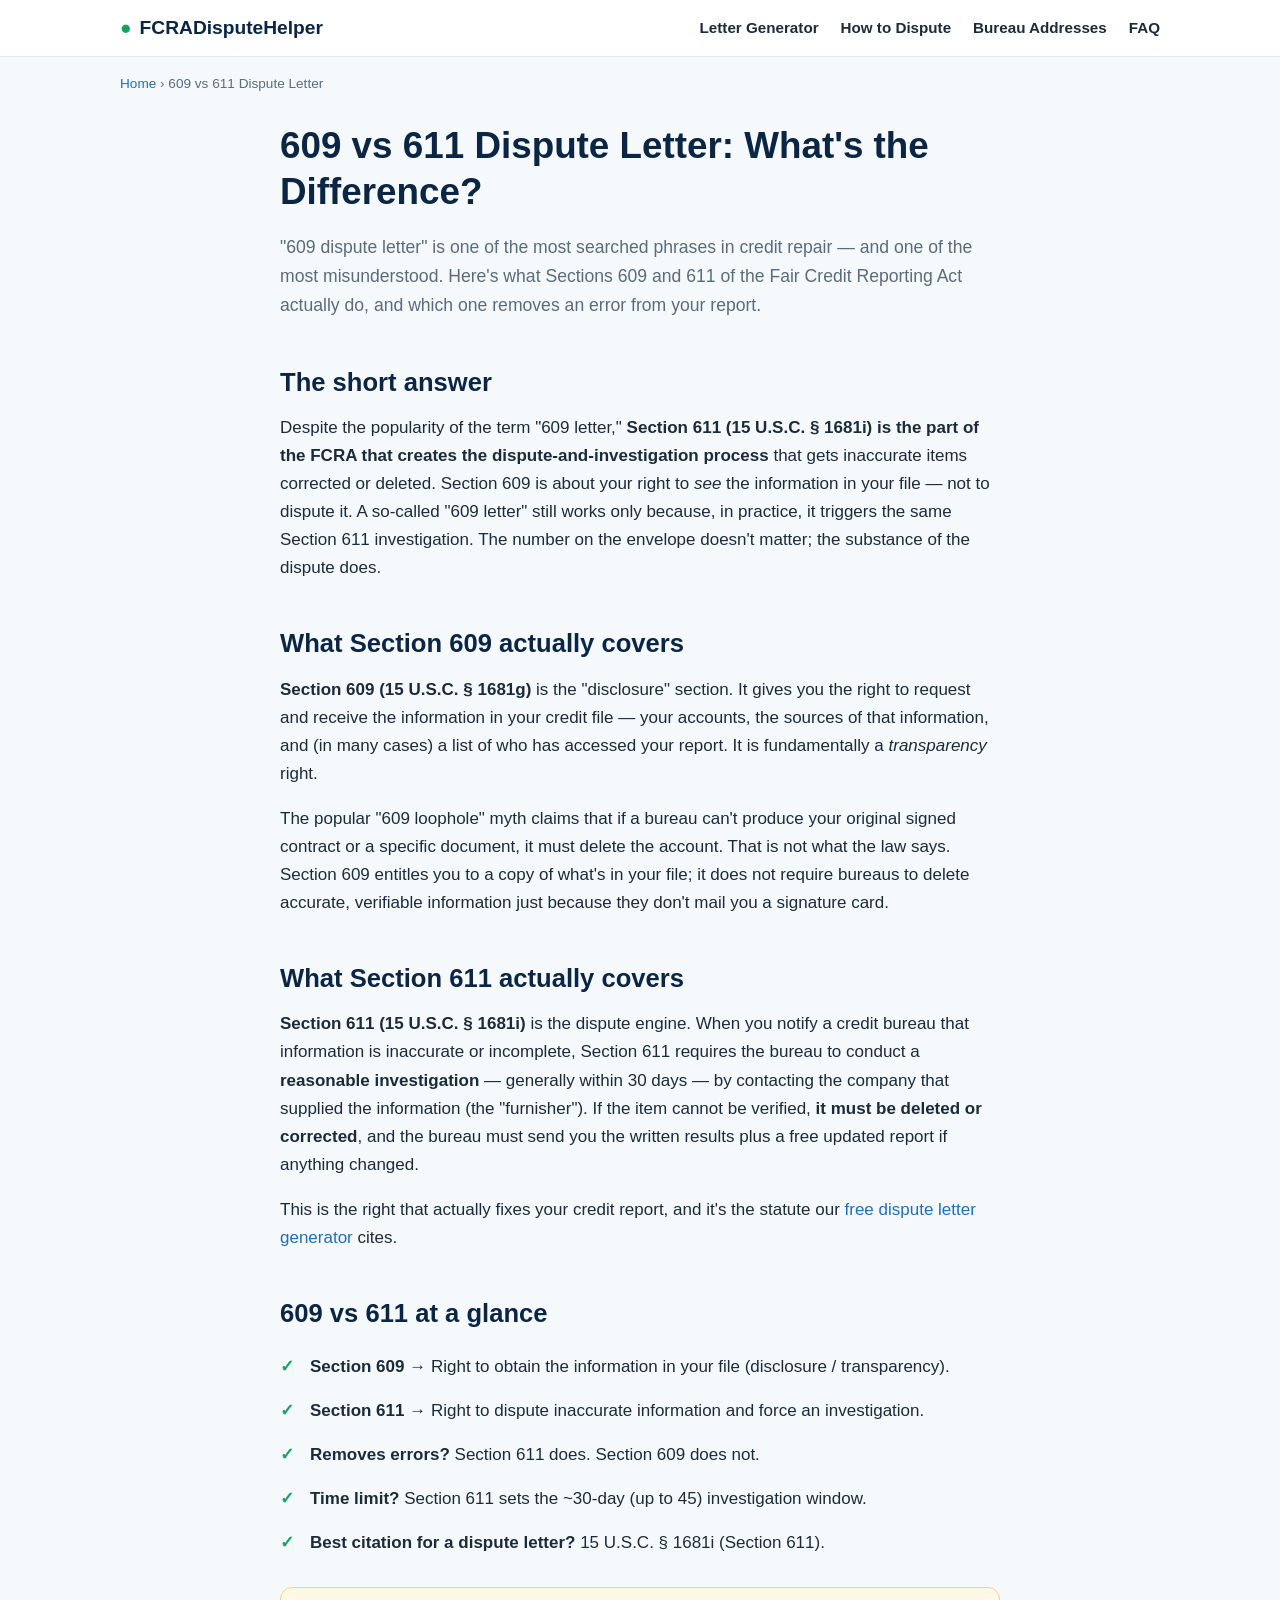
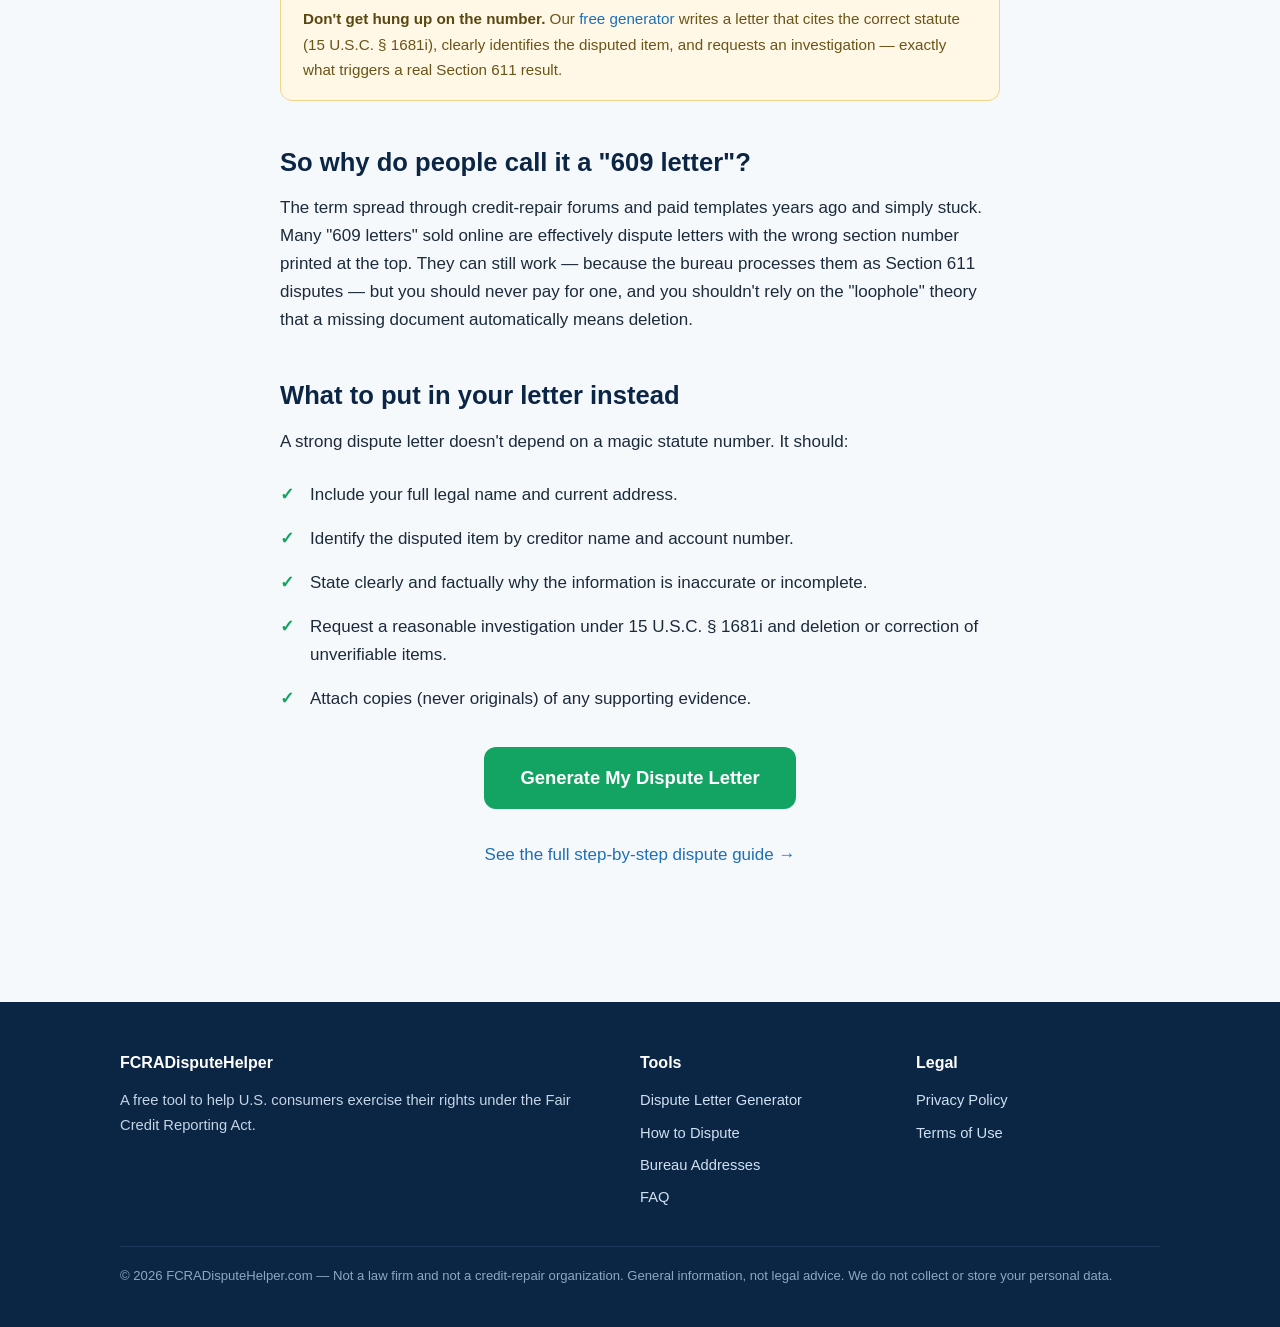
==== 609-vs-611-dispute-letter.html @ 75b6c5da "Add 3 SEO pages (tools compared, 609 vs 611, free tool FAQ) + Organization schema - New pages: free-" ====
<!DOCTYPE html>
<html lang="en">
<head>
<meta charset="UTF-8">
<meta name="viewport" content="width=device-width, initial-scale=1.0">
<title>609 vs 611 Dispute Letter: What's the Difference? (2026) | FCRADisputeHelper</title>
<meta name="description" content="A 609 letter and a 611 dispute letter are not the same thing. Learn what FCRA Sections 609 and 611 actually do, which one removes errors, and which statute your dispute letter should cite.">
<meta name="keywords" content="609 vs 611 dispute letter, 609 dispute letter, section 611 FCRA, 1681i dispute, FCRA 609 611 difference, credit dispute letter statute">
<link rel="canonical" href="https://fcradisputehelper.com/609-vs-611-dispute-letter.html">
<meta property="og:type" content="article">
<meta property="og:title" content="609 vs 611 Dispute Letter: What's the Difference?">
<meta property="og:url" content="https://fcradisputehelper.com/609-vs-611-dispute-letter.html">
<link rel="icon" href="data:image/svg+xml,%3Csvg xmlns='http://www.w3.org/2000/svg' viewBox='0 0 32 32'%3E%3Crect width='32' height='32' rx='6' fill='%230b2545'/%3E%3Ctext x='16' y='23' font-size='20' text-anchor='middle' fill='%2313a463' font-family='Arial' font-weight='bold'%3EF%3C/text%3E%3C/svg%3E">
<link rel="stylesheet" href="/assets/css/style.css">
<script async src="https://pagead2.googlesyndication.com/pagead/js/adsbygoogle.js?client=ca-pub-8643026289824701" crossorigin="anonymous"></script>
<script type="application/ld+json">
{
  "@context": "https://schema.org",
  "@type": "Article",
  "headline": "609 vs 611 Dispute Letter: What's the Difference?",
  "description": "What FCRA Sections 609 and 611 actually do, which one removes errors from your credit report, and which statute a dispute letter should cite.",
  "author": {"@type": "Organization", "name": "FCRADisputeHelper"},
  "publisher": {"@type": "Organization", "name": "FCRADisputeHelper"},
  "mainEntityOfPage": "https://fcradisputehelper.com/609-vs-611-dispute-letter.html"
}
</script>
</head>
<body>
<header class="site-header">
  <nav class="nav">
    <a href="/" class="brand"><span class="mark">●</span> FCRADisputeHelper</a>
    <button class="nav-toggle" aria-label="Toggle navigation">☰</button>
    <div class="nav-links" id="nav-links">
      <a href="/generator.html">Letter Generator</a>
      <a href="/how-to-dispute.html">How to Dispute</a>
      <a href="/credit-bureau-addresses.html">Bureau Addresses</a>
      <a href="/faq.html">FAQ</a>
    </div>
  </nav>
</header>

<div class="container"><div class="crumbs"><a href="/">Home</a> › 609 vs 611 Dispute Letter</div></div>

<section class="block" style="padding-top:28px;">
  <div class="container narrow">
    <h1>609 vs 611 Dispute Letter: What's the Difference?</h1>
    <p style="font-size:1.1rem;color:var(--muted);">"609 dispute letter" is one of the most searched phrases in credit repair — and one of the most misunderstood. Here's what Sections 609 and 611 of the Fair Credit Reporting Act actually do, and which one removes an error from your report.</p>

    <h2>The short answer</h2>
    <p>Despite the popularity of the term "609 letter," <strong>Section 611 (15 U.S.C. § 1681i) is the part of the FCRA that creates the dispute-and-investigation process</strong> that gets inaccurate items corrected or deleted. Section 609 is about your right to <em>see</em> the information in your file — not to dispute it. A so-called "609 letter" still works only because, in practice, it triggers the same Section 611 investigation. The number on the envelope doesn't matter; the substance of the dispute does.</p>

    <h2>What Section 609 actually covers</h2>
    <p><strong>Section 609 (15 U.S.C. § 1681g)</strong> is the "disclosure" section. It gives you the right to request and receive the information in your credit file — your accounts, the sources of that information, and (in many cases) a list of who has accessed your report. It is fundamentally a <em>transparency</em> right.</p>
    <p>The popular "609 loophole" myth claims that if a bureau can't produce your original signed contract or a specific document, it must delete the account. That is not what the law says. Section 609 entitles you to a copy of what's in your file; it does not require bureaus to delete accurate, verifiable information just because they don't mail you a signature card.</p>

    <h2>What Section 611 actually covers</h2>
    <p><strong>Section 611 (15 U.S.C. § 1681i)</strong> is the dispute engine. When you notify a credit bureau that information is inaccurate or incomplete, Section 611 requires the bureau to conduct a <strong>reasonable investigation</strong> — generally within 30 days — by contacting the company that supplied the information (the "furnisher"). If the item cannot be verified, <strong>it must be deleted or corrected</strong>, and the bureau must send you the written results plus a free updated report if anything changed.</p>
    <p>This is the right that actually fixes your credit report, and it's the statute our <a href="/generator.html">free dispute letter generator</a> cites.</p>

    <h2>609 vs 611 at a glance</h2>
    <ul class="errlist" style="columns:1;">
      <li><strong>Section 609 →</strong> Right to obtain the information in your file (disclosure / transparency).</li>
      <li><strong>Section 611 →</strong> Right to dispute inaccurate information and force an investigation.</li>
      <li><strong>Removes errors?</strong> Section 611 does. Section 609 does not.</li>
      <li><strong>Time limit?</strong> Section 611 sets the ~30-day (up to 45) investigation window.</li>
      <li><strong>Best citation for a dispute letter?</strong> 15 U.S.C. § 1681i (Section 611).</li>
    </ul>

    <div class="callout" style="margin:22px 0;">
      <strong>Don't get hung up on the number.</strong> Our <a href="/generator.html">free generator</a> writes a letter that cites the correct statute (15 U.S.C. § 1681i), clearly identifies the disputed item, and requests an investigation — exactly what triggers a real Section 611 result.
    </div>

    <h2>So why do people call it a "609 letter"?</h2>
    <p>The term spread through credit-repair forums and paid templates years ago and simply stuck. Many "609 letters" sold online are effectively dispute letters with the wrong section number printed at the top. They can still work — because the bureau processes them as Section 611 disputes — but you should never pay for one, and you shouldn't rely on the "loophole" theory that a missing document automatically means deletion.</p>

    <h2>What to put in your letter instead</h2>
    <p>A strong dispute letter doesn't depend on a magic statute number. It should:</p>
    <ul class="errlist" style="columns:1;">
      <li>Include your full legal name and current address.</li>
      <li>Identify the disputed item by creditor name and account number.</li>
      <li>State clearly and factually why the information is inaccurate or incomplete.</li>
      <li>Request a reasonable investigation under 15 U.S.C. § 1681i and deletion or correction of unverifiable items.</li>
      <li>Attach copies (never originals) of any supporting evidence.</li>
    </ul>

    <div class="cta-row">
      <a href="/generator.html" class="btn btn-lg">Generate My Dispute Letter</a>
    </div>

    <p class="text-center mt-2"><a href="/how-to-dispute.html">See the full step-by-step dispute guide →</a></p>
  </div>
</section>

<footer class="site-footer">
  <div class="container">
    <div class="footer-cols">
      <div><h4>FCRADisputeHelper</h4><p>A free tool to help U.S. consumers exercise their rights under the Fair Credit Reporting Act.</p></div>
      <div><h4>Tools</h4><ul>
        <li><a href="/generator.html">Dispute Letter Generator</a></li>
        <li><a href="/how-to-dispute.html">How to Dispute</a></li>
        <li><a href="/credit-bureau-addresses.html">Bureau Addresses</a></li>
        <li><a href="/faq.html">FAQ</a></li>
      </ul></div>
      <div><h4>Legal</h4><ul>
        <li><a href="/privacy.html">Privacy Policy</a></li>
        <li><a href="/terms.html">Terms of Use</a></li>
      </ul></div>
    </div>
    <div class="footer-bottom"><p>© <span data-year>2026</span> FCRADisputeHelper.com — Not a law firm and not a credit-repair organization. General information, not legal advice. We do not collect or store your personal data.</p></div>
  </div>
</footer>
<script src="/assets/js/app.js"></script>
</body>
</html>
---- assets/css/style.css ----
/* FCRADisputeHelper.com — global styles */
:root {
  --navy: #0b2545;
  --blue: #1d6fb8;
  --blue-dark: #155a96;
  --accent: #13a463;
  --accent-dark: #0f8351;
  --bg: #f6f9fc;
  --card: #ffffff;
  --text: #1c2b3a;
  --muted: #5a6b7b;
  --border: #e2e9f0;
  --warn-bg: #fff8e6;
  --warn-border: #f0d488;
  --radius: 12px;
  --shadow: 0 2px 14px rgba(11, 37, 69, 0.07);
  --maxw: 1080px;
}

* { box-sizing: border-box; }
html { scroll-behavior: smooth; }
body {
  margin: 0;
  font-family: -apple-system, BlinkMacSystemFont, "Segoe UI", Roboto, Helvetica, Arial, sans-serif;
  color: var(--text);
  background: var(--bg);
  line-height: 1.65;
  font-size: 17px;
}
h1, h2, h3 { line-height: 1.25; color: var(--navy); }
h1 { font-size: 2.3rem; margin: 0 0 .5em; }
h2 { font-size: 1.6rem; margin: 1.8em 0 .6em; }
h3 { font-size: 1.2rem; margin: 1.4em 0 .4em; }
p { margin: 0 0 1em; }
a { color: var(--blue); text-decoration: none; }
a:hover { text-decoration: underline; }
img { max-width: 100%; }

.container { max-width: var(--maxw); margin: 0 auto; padding: 0 20px; }
.narrow { max-width: 760px; }

/* Header / nav */
.site-header {
  background: var(--card);
  border-bottom: 1px solid var(--border);
  position: sticky;
  top: 0;
  z-index: 50;
}
.nav {
  display: flex;
  align-items: center;
  justify-content: space-between;
  max-width: var(--maxw);
  margin: 0 auto;
  padding: 12px 20px;
}
.brand { font-weight: 800; font-size: 1.2rem; color: var(--navy); display: flex; align-items: center; gap: 8px; }
.brand:hover { text-decoration: none; }
.brand .mark { color: var(--accent); }
.nav-links { display: flex; gap: 22px; align-items: center; }
.nav-links a { color: var(--text); font-weight: 600; font-size: .95rem; }
.nav-toggle { display: none; background: none; border: 0; font-size: 1.6rem; cursor: pointer; color: var(--navy); }

/* Buttons */
.btn {
  display: inline-block;
  background: var(--accent);
  color: #fff;
  font-weight: 700;
  padding: 14px 28px;
  border-radius: var(--radius);
  border: 0;
  cursor: pointer;
  font-size: 1.05rem;
  transition: background .15s ease, transform .1s ease;
}
.btn:hover { background: var(--accent-dark); text-decoration: none; color: #fff; transform: translateY(-1px); }
.btn-secondary { background: var(--blue); }
.btn-secondary:hover { background: var(--blue-dark); }
.btn-lg { padding: 16px 36px; font-size: 1.15rem; }
.btn-block { display: block; width: 100%; text-align: center; }

/* Hero */
.hero {
  background: linear-gradient(135deg, var(--navy) 0%, #143a63 100%);
  color: #fff;
  padding: 70px 0 80px;
  text-align: center;
}
.hero h1 { color: #fff; max-width: 760px; margin: 0 auto .4em; }
.hero p.lead { font-size: 1.25rem; color: #cfe0f0; max-width: 640px; margin: 0 auto 1.8em; }
.hero .trust { margin-top: 18px; font-size: .9rem; color: #aac4dd; }

/* Sections */
section.block { padding: 56px 0; }
section.block.alt { background: var(--card); border-top: 1px solid var(--border); border-bottom: 1px solid var(--border); }
.section-title { text-align: center; margin-bottom: .3em; }
.section-sub { text-align: center; color: var(--muted); max-width: 620px; margin: 0 auto 2.2em; }

/* Steps */
.steps { display: grid; grid-template-columns: repeat(3, 1fr); gap: 22px; }
.step {
  background: var(--card);
  border: 1px solid var(--border);
  border-radius: var(--radius);
  padding: 28px 24px;
  text-align: center;
  box-shadow: var(--shadow);
}
.step .num {
  display: inline-flex; align-items: center; justify-content: center;
  width: 46px; height: 46px; border-radius: 50%;
  background: var(--blue); color: #fff; font-weight: 800; font-size: 1.2rem;
  margin-bottom: 12px;
}
.step h3 { margin-top: 0; }

/* Cards / grid */
.grid-2 { display: grid; grid-template-columns: 1fr 1fr; gap: 22px; }
.grid-3 { display: grid; grid-template-columns: repeat(3, 1fr); gap: 22px; }
.card {
  background: var(--card);
  border: 1px solid var(--border);
  border-radius: var(--radius);
  padding: 24px;
  box-shadow: var(--shadow);
}

/* Error list */
.errlist { list-style: none; padding: 0; margin: 0; columns: 2; column-gap: 36px; }
.errlist li { padding: 8px 0 8px 30px; position: relative; break-inside: avoid; }
.errlist li::before { content: "✓"; position: absolute; left: 0; color: var(--accent); font-weight: 800; }

/* Callout / disclaimer */
.callout {
  background: var(--warn-bg);
  border: 1px solid var(--warn-border);
  border-radius: var(--radius);
  padding: 18px 22px;
  font-size: .95rem;
  color: #6b5418;
}
.callout strong { color: #5a4711; }

/* Generator form */
.gen-layout { display: grid; grid-template-columns: 1fr; gap: 28px; }
.form-grid { display: grid; grid-template-columns: 1fr 1fr; gap: 16px; }
.field { display: flex; flex-direction: column; margin-bottom: 4px; }
.field.full { grid-column: 1 / -1; }
.field label { font-weight: 600; font-size: .92rem; margin-bottom: 6px; color: var(--navy); }
.field input, .field select, .field textarea {
  font: inherit;
  padding: 11px 13px;
  border: 1px solid var(--border);
  border-radius: 8px;
  background: #fff;
  color: var(--text);
}
.field input:focus, .field select:focus, .field textarea:focus {
  outline: none; border-color: var(--blue); box-shadow: 0 0 0 3px rgba(29,111,184,.15);
}
.field textarea { resize: vertical; min-height: 90px; }
.field .hint { font-size: .8rem; color: var(--muted); margin-top: 4px; }
fieldset { border: 1px solid var(--border); border-radius: var(--radius); padding: 20px 22px 8px; margin: 0 0 22px; }
fieldset legend { font-weight: 700; color: var(--navy); padding: 0 8px; }

/* Bureau picker */
.bureau-options { display: grid; grid-template-columns: repeat(3,1fr); gap: 12px; }
.bureau-options label {
  border: 2px solid var(--border); border-radius: 10px; padding: 14px; text-align: center;
  cursor: pointer; font-weight: 600; transition: border-color .15s, background .15s;
}
.bureau-options input { display: none; }
.bureau-options input:checked + span { color: var(--blue-dark); }
.bureau-options label:has(input:checked) { border-color: var(--blue); background: #eef5fb; }

/* Letter preview */
.preview {
  background: #fff; border: 1px solid var(--border); border-radius: var(--radius);
  padding: 38px 42px; font-family: "Georgia", "Times New Roman", serif; font-size: 15px;
  line-height: 1.7; white-space: pre-wrap; min-height: 200px; box-shadow: var(--shadow);
}
.preview:empty::before { content: "Fill out the form and your letter will appear here."; color: var(--muted); font-style: italic; }

/* FAQ */
.faq details { background: var(--card); border: 1px solid var(--border); border-radius: 10px; margin-bottom: 12px; padding: 4px 20px; }
.faq summary { font-weight: 700; cursor: pointer; padding: 14px 0; color: var(--navy); }
.faq details[open] summary { border-bottom: 1px solid var(--border); margin-bottom: 10px; }

/* Ad slots */
.ad-slot { margin: 32px auto; text-align: center; max-width: var(--maxw); padding: 0 20px; }
.ad-slot small { display: block; color: #aab6c2; font-size: .7rem; letter-spacing: .08em; text-transform: uppercase; margin-bottom: 4px; }

/* Footer */
.site-footer { background: var(--navy); color: #c4d4e4; padding: 48px 0 28px; margin-top: 60px; font-size: .92rem; }
.site-footer a { color: #cfe0f0; }
.footer-cols { display: grid; grid-template-columns: 2fr 1fr 1fr; gap: 32px; margin-bottom: 28px; }
.footer-cols h4 { color: #fff; margin: 0 0 12px; font-size: 1rem; }
.footer-cols ul { list-style: none; padding: 0; margin: 0; }
.footer-cols li { margin-bottom: 8px; }
.footer-bottom { border-top: 1px solid #1d3a5c; padding-top: 18px; color: #8ea7c0; font-size: .82rem; }

/* Breadcrumb */
.crumbs { font-size: .85rem; color: var(--muted); padding: 16px 0 0; }
.crumbs a { color: var(--blue); }

/* Utility */
.text-center { text-align: center; }
.mt-2 { margin-top: 2rem; }
.mb-0 { margin-bottom: 0; }
.cta-row { display: flex; gap: 14px; justify-content: center; flex-wrap: wrap; margin-top: 1.5em; }

/* Responsive */
@media (max-width: 860px) {
  body { font-size: 16px; }
  h1 { font-size: 1.8rem; }
  .hero { padding: 48px 0 56px; }
  .steps, .grid-2, .grid-3, .form-grid, .bureau-options { grid-template-columns: 1fr; }
  .errlist { columns: 1; }
  .footer-cols { grid-template-columns: 1fr; }
  .nav-links {
    display: none; position: absolute; top: 100%; left: 0; right: 0;
    background: var(--card); flex-direction: column; gap: 0; padding: 8px 0;
    border-bottom: 1px solid var(--border);
  }
  .nav-links.open { display: flex; }
  .nav-links a { padding: 12px 20px; width: 100%; }
  .nav-toggle { display: block; }
  .preview { padding: 24px; }
}
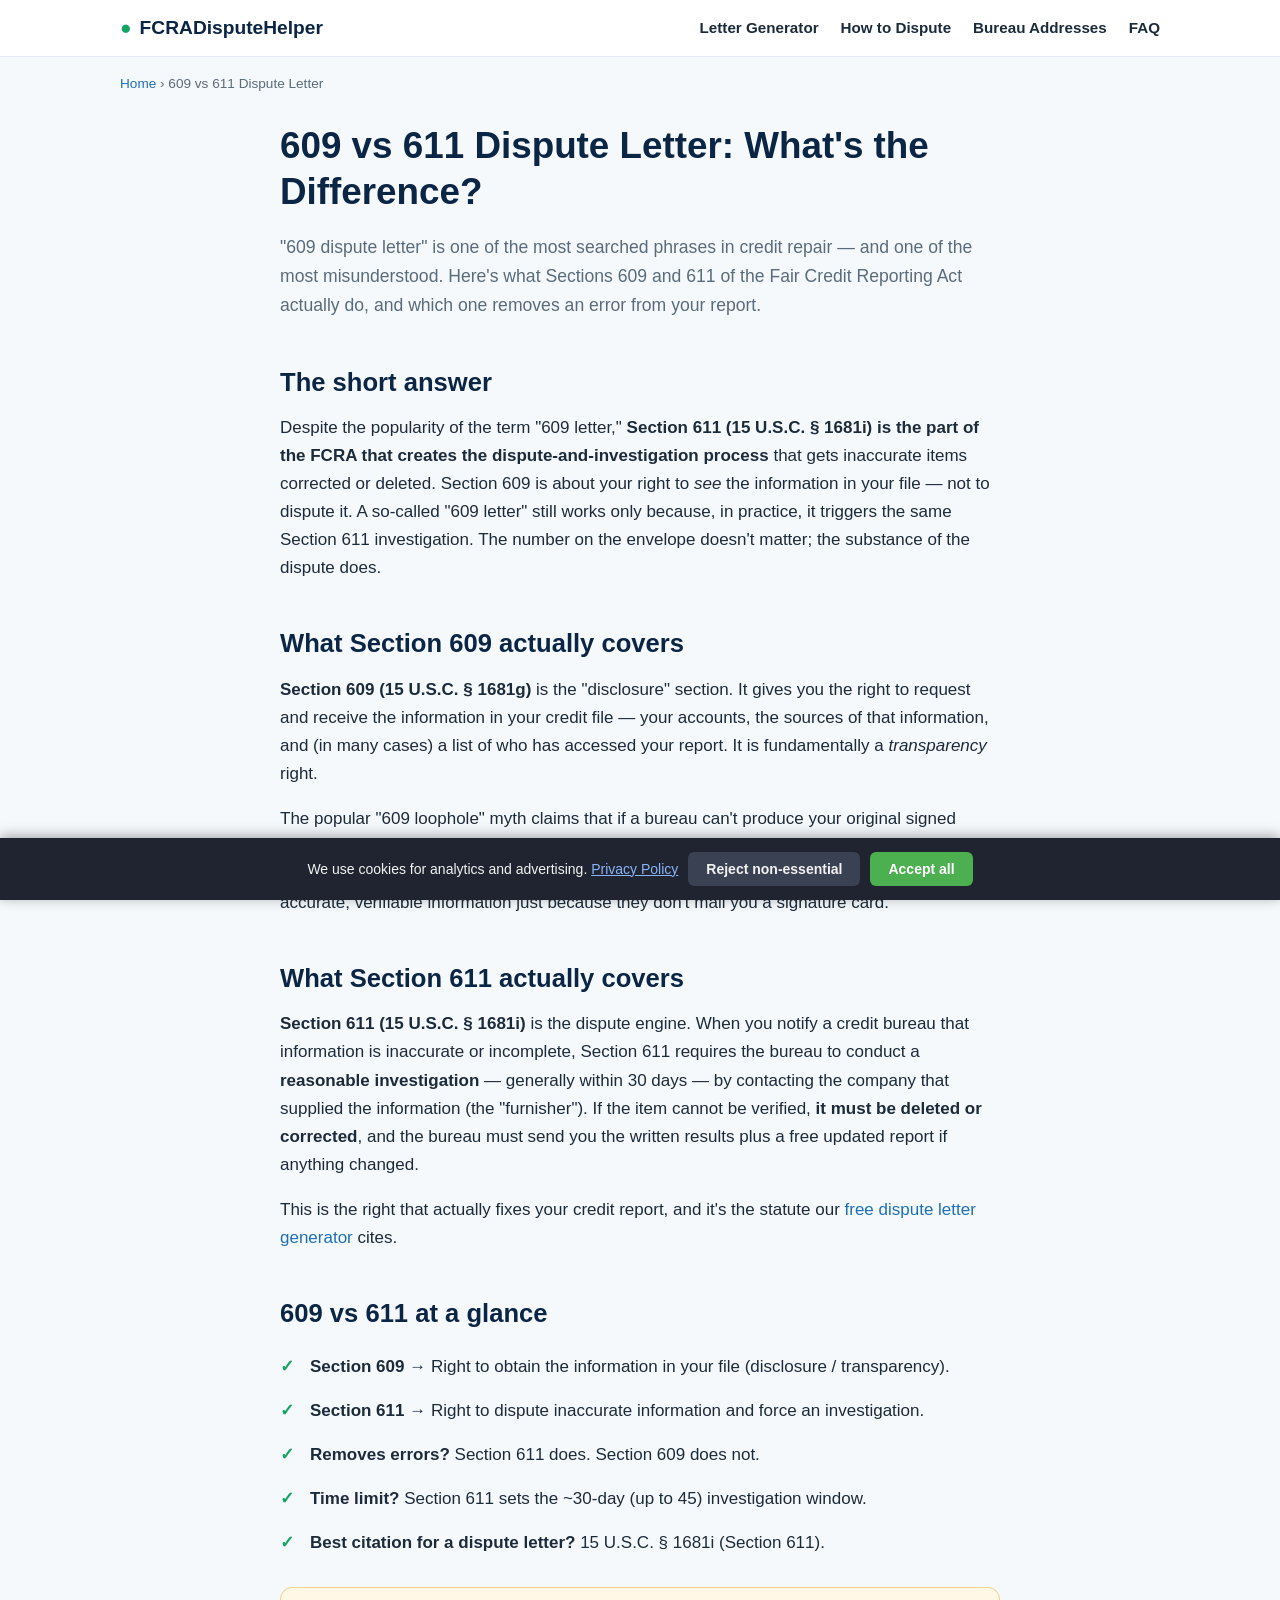
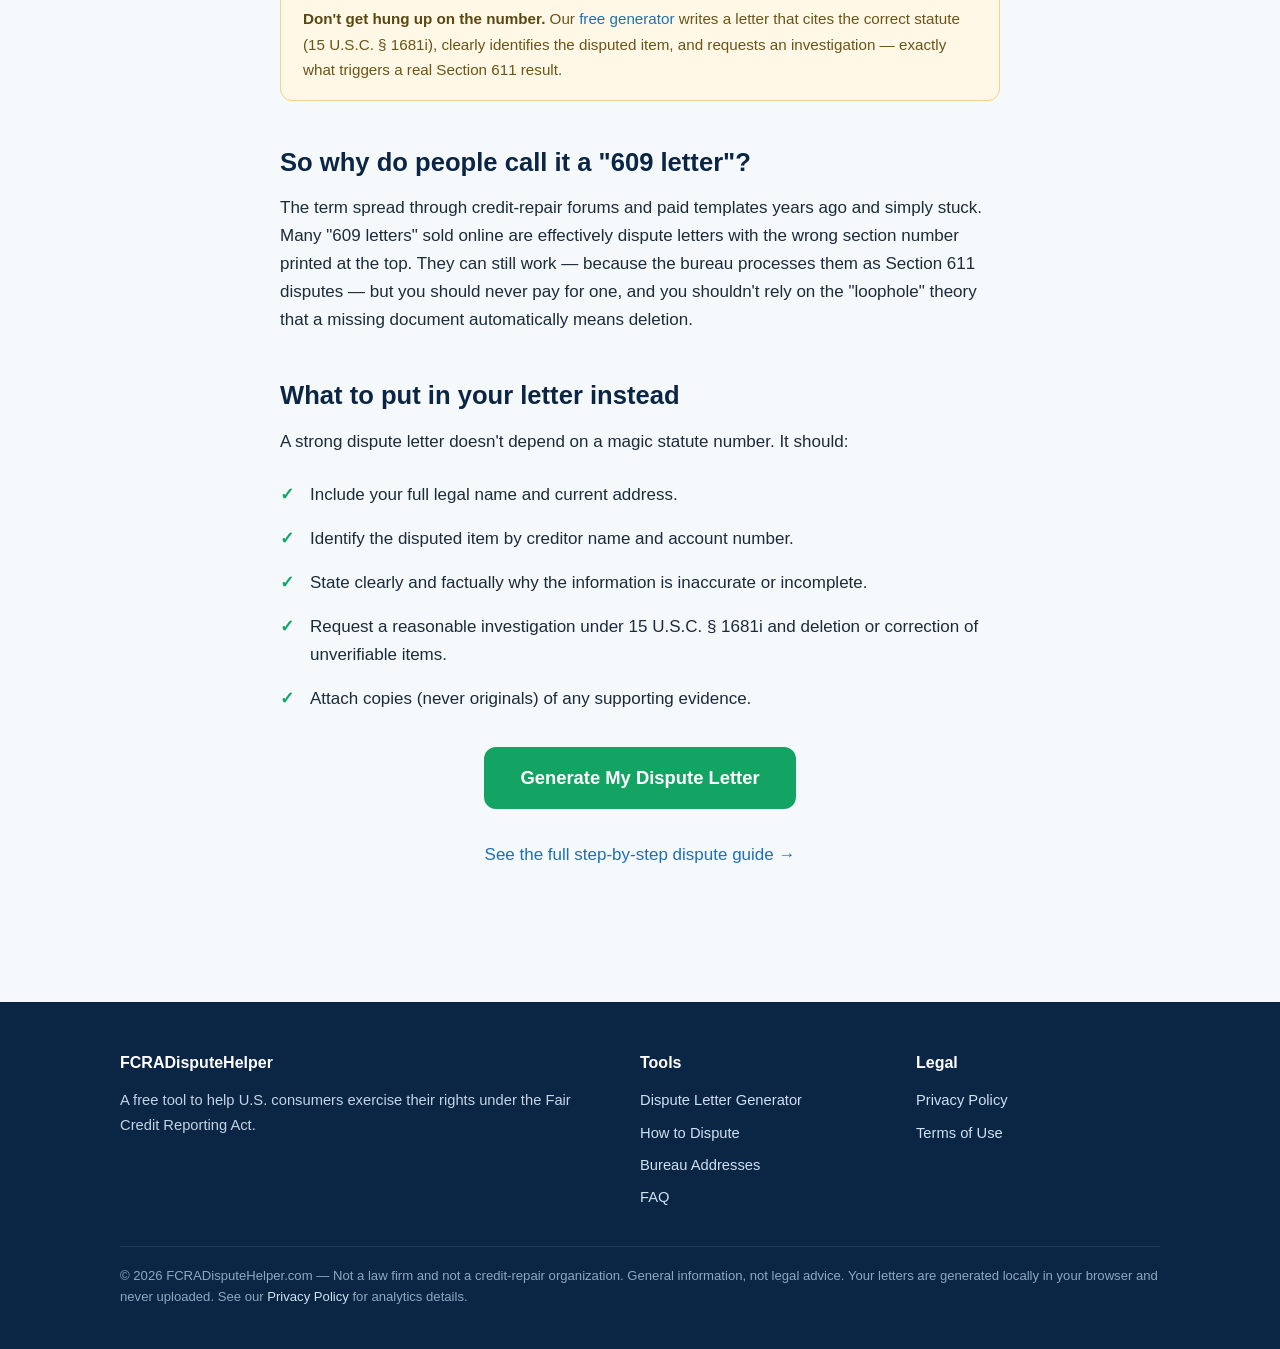
==== commit 6a58eeec: "Gate trackers behind consent; disclose Clarity in privacy policy Consent Mode v2 defaults GA4/AdSens" ====
--- a/609-vs-611-dispute-letter.html
+++ b/609-vs-611-dispute-letter.html
@@ -12,7 +12,8 @@
 <meta property="og:url" content="https://fcradisputehelper.com/609-vs-611-dispute-letter.html">
 <link rel="icon" href="data:image/svg+xml,%3Csvg xmlns='http://www.w3.org/2000/svg' viewBox='0 0 32 32'%3E%3Crect width='32' height='32' rx='6' fill='%230b2545'/%3E%3Ctext x='16' y='23' font-size='20' text-anchor='middle' fill='%2313a463' font-family='Arial' font-weight='bold'%3EF%3C/text%3E%3C/svg%3E">
 <link rel="stylesheet" href="/assets/css/style.css">
-<script async src="https://pagead2.googlesyndication.com/pagead/js/adsbygoogle.js?client=ca-pub-8643026289824701" crossorigin="anonymous"></script>
+<script src="/consent.js" data-privacy-url="/privacy.html"></script>
+    <script async src="https://pagead2.googlesyndication.com/pagead/js/adsbygoogle.js?client=ca-pub-8643026289824701" crossorigin="anonymous"></script>
 <script type="application/ld+json">
 {
   "@context": "https://schema.org",
@@ -106,7 +107,7 @@
         <li><a href="/terms.html">Terms of Use</a></li>
       </ul></div>
     </div>
-    <div class="footer-bottom"><p>© <span data-year>2026</span> FCRADisputeHelper.com — Not a law firm and not a credit-repair organization. General information, not legal advice. We do not collect or store your personal data.</p></div>
+    <div class="footer-bottom"><p>© <span data-year>2026</span> FCRADisputeHelper.com — Not a law firm and not a credit-repair organization. General information, not legal advice. Your letters are generated locally in your browser and never uploaded. See our <a href="/privacy.html">Privacy Policy</a> for analytics details.</p></div>
   </div>
 </footer>
 <script src="/assets/js/app.js"></script>
